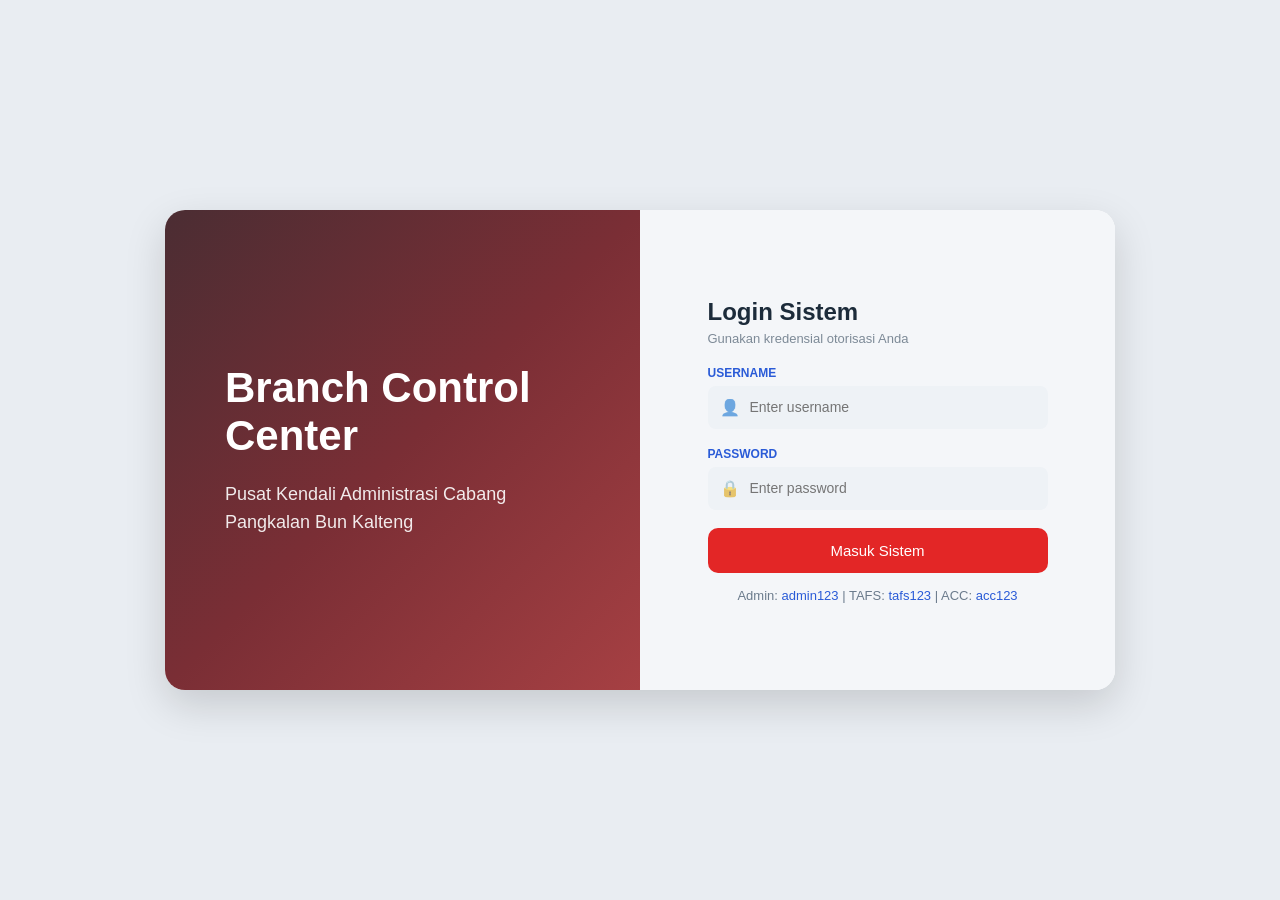
==== index.html @ d21dd86d "Add files via upload" ====
<!DOCTYPE html>
<html lang="id">
<head>
<meta charset="UTF-8">
<meta name="viewport" content="width=device-width, initial-scale=1.0">
<title>Branch Control Center</title>

<style>

*{
    margin:0;
    padding:0;
    box-sizing:border-box;
    font-family:Segoe UI, sans-serif;
}

body{
    background:#e9edf2;
    height:100vh;
    display:flex;
    justify-content:center;
    align-items:center;
}

/* CONTAINER */
.container{
    width:950px;
    height:480px;
    display:flex;
    border-radius:20px;
    overflow:hidden;
    box-shadow:0 15px 40px rgba(0,0,0,0.15);
    background:white;
}

/* LEFT */
.left{
    width:50%;
    background:linear-gradient(135deg,#4b2d33,#7a2e35,#a64043);
    color:white;
    padding:60px;
    display:flex;
    flex-direction:column;
    justify-content:center;
}

.left h1{
    font-size:42px;
    margin-bottom:20px;
}

.left p{
    font-size:18px;
    line-height:28px;
    opacity:0.9;
}

/* RIGHT */
.right{
    width:50%;
    background:#f4f6f9;
    display:flex;
    justify-content:center;
    align-items:center;
}

.login-box{
    width:340px;
}

/* TITLE */
.login-box h2{
    color:#1c2b3a;
    margin-bottom:5px;
}

.subtitle{
    color:#7d8a97;
    font-size:13px;
    margin-bottom:20px;
}

/* LABEL */
.label{
    font-size:12px;
    color:#2a5bd7;
    font-weight:600;
    margin-bottom:6px;
}

/* INPUT */
.input-box{
    background:#eef2f6;
    padding:12px;
    border-radius:8px;
    margin-bottom:18px;
    display:flex;
    align-items:center;
}

.icon{
    margin-right:10px;
    opacity:0.6;
}

.input-box input{
    border:none;
    background:transparent;
    width:100%;
    outline:none;
    font-size:14px;
}

/* ERROR */
.error{
    background:#ffe5e5;
    color:#d10000;
    padding:10px;
    border-radius:8px;
    font-size:13px;
    margin-bottom:15px;
    display:none;
}

/* BUTTON */
button{
    width:100%;
    padding:14px;
    background:#e32626;
    color:white;
    border:none;
    border-radius:10px;
    font-size:15px;
    cursor:pointer;
    transition:0.25s;
}

button:hover{
    background:#c40000;
}

/* INFO */
.info{
    margin-top:15px;
    text-align:center;
    font-size:13px;
    color:#6b7b8c;
}

.info span{
    color:#2a5bd7;
}

/* RESPONSIVE */
@media(max-width:900px){

    .container{
        width:95%;
        height:auto;
        flex-direction:column;
    }

    .left{
        width:100%;
        padding:40px;
        text-align:center;
    }

    .right{
        width:100%;
        padding:40px;
    }

}

</style>
</head>

<body>

<div class="container">

    <!-- LEFT PANEL -->
    <div class="left">
        <h1>Branch Control Center</h1>
        <p>
            Pusat Kendali Administrasi Cabang<br>
            Pangkalan Bun Kalteng
        </p>
    </div>

    <!-- RIGHT PANEL -->
    <div class="right">

        <div class="login-box">

            <h2>Login Sistem</h2>
            <div class="subtitle">
                Gunakan kredensial otorisasi Anda
            </div>

            <div class="label">USERNAME</div>
            <div class="input-box">
                <div class="icon">👤</div>
                <input type="text" id="username" placeholder="Enter username">
            </div>

            <div class="label">PASSWORD</div>
            <div class="input-box">
                <div class="icon">🔒</div>
                <input type="password" id="password" placeholder="Enter password">
            </div>

            <div class="error" id="error">
                Username atau password salah
            </div>

            <button onclick="login()">Masuk Sistem</button>

            <div class="info">
                Admin: <span>admin123</span> |
                TAFS: <span>tafs123</span> |
                ACC: <span>acc123</span>
            </div>

        </div>

    </div>

</div>

<!-- SCRIPT JS -->
<script src="script.js"></script>

</body>
</html>
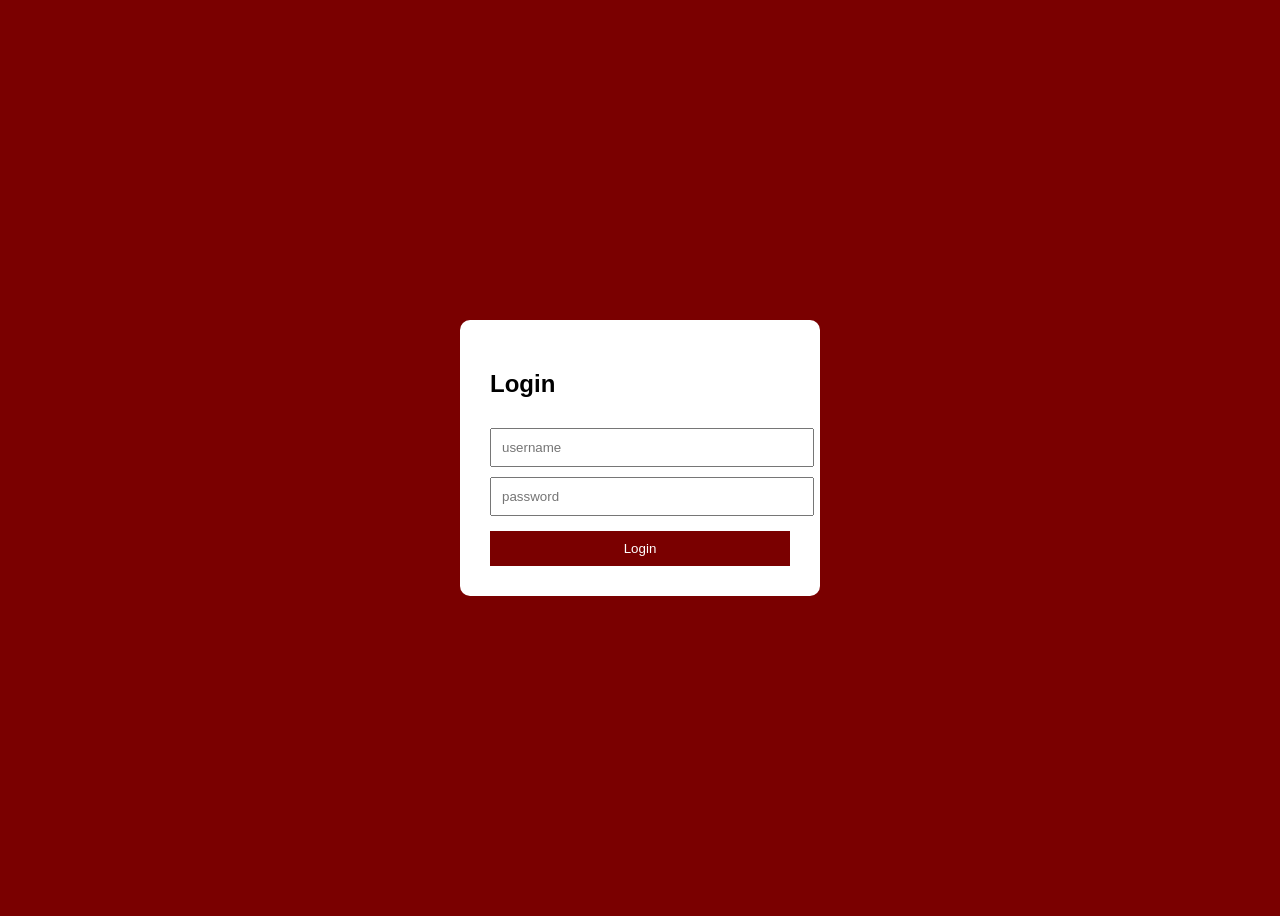
==== commit 0bebcb87: "Add files via upload" ====
--- a/index.html
+++ b/index.html
@@ -1,236 +1,72 @@
 <!DOCTYPE html>
-<html lang="id">
+<html>
 <head>
-<meta charset="UTF-8">
-<meta name="viewport" content="width=device-width, initial-scale=1.0">
-<title>Branch Control Center</title>
+    <title>Login Dashboard</title>
 
-<style>
+    <style>
+        body{
+            background:#7a0000;
+            display:flex;
+            justify-content:center;
+            align-items:center;
+            height:100vh;
+            font-family:Arial;
+        }
 
-*{
-    margin:0;
-    padding:0;
-    box-sizing:border-box;
-    font-family:Segoe UI, sans-serif;
-}
+        .login{
+            background:white;
+            padding:30px;
+            border-radius:10px;
+            width:300px;
+        }
 
-body{
-    background:#e9edf2;
-    height:100vh;
-    display:flex;
-    justify-content:center;
-    align-items:center;
-}
+        input{
+            width:100%;
+            padding:10px;
+            margin-top:10px;
+        }
 
-/* CONTAINER */
-.container{
-    width:950px;
-    height:480px;
-    display:flex;
-    border-radius:20px;
-    overflow:hidden;
-    box-shadow:0 15px 40px rgba(0,0,0,0.15);
-    background:white;
-}
+        button{
+            width:100%;
+            padding:10px;
+            margin-top:15px;
+            background:#7a0000;
+            color:white;
+            border:none;
+        }
+    </style>
 
-/* LEFT */
-.left{
-    width:50%;
-    background:linear-gradient(135deg,#4b2d33,#7a2e35,#a64043);
-    color:white;
-    padding:60px;
-    display:flex;
-    flex-direction:column;
-    justify-content:center;
-}
+</head>
 
-.left h1{
-    font-size:42px;
-    margin-bottom:20px;
-}
+<body>
 
-.left p{
-    font-size:18px;
-    line-height:28px;
-    opacity:0.9;
-}
+<div class="login">
 
-/* RIGHT */
-.right{
-    width:50%;
-    background:#f4f6f9;
-    display:flex;
-    justify-content:center;
-    align-items:center;
-}
+    <h2>Login</h2>
 
-.login-box{
-    width:340px;
-}
+    <input type="text" id="user" placeholder="username">
+    <input type="password" id="pass" placeholder="password">
 
-/* TITLE */
-.login-box h2{
-    color:#1c2b3a;
-    margin-bottom:5px;
-}
+    <button onclick="login()">Login</button>
 
-.subtitle{
-    color:#7d8a97;
-    font-size:13px;
-    margin-bottom:20px;
-}
+</div>
 
-/* LABEL */
-.label{
-    font-size:12px;
-    color:#2a5bd7;
-    font-weight:600;
-    margin-bottom:6px;
-}
+<script>
 
-/* INPUT */
-.input-box{
-    background:#eef2f6;
-    padding:12px;
-    border-radius:8px;
-    margin-bottom:18px;
-    display:flex;
-    align-items:center;
-}
+function login(){
 
-.icon{
-    margin-right:10px;
-    opacity:0.6;
-}
+    let u = document.getElementById("user").value;
+    let p = document.getElementById("pass").value;
 
-.input-box input{
-    border:none;
-    background:transparent;
-    width:100%;
-    outline:none;
-    font-size:14px;
-}
-
-/* ERROR */
-.error{
-    background:#ffe5e5;
-    color:#d10000;
-    padding:10px;
-    border-radius:8px;
-    font-size:13px;
-    margin-bottom:15px;
-    display:none;
-}
-
-/* BUTTON */
-button{
-    width:100%;
-    padding:14px;
-    background:#e32626;
-    color:white;
-    border:none;
-    border-radius:10px;
-    font-size:15px;
-    cursor:pointer;
-    transition:0.25s;
-}
-
-button:hover{
-    background:#c40000;
-}
-
-/* INFO */
-.info{
-    margin-top:15px;
-    text-align:center;
-    font-size:13px;
-    color:#6b7b8c;
-}
-
-.info span{
-    color:#2a5bd7;
-}
-
-/* RESPONSIVE */
-@media(max-width:900px){
-
-    .container{
-        width:95%;
-        height:auto;
-        flex-direction:column;
-    }
-
-    .left{
-        width:100%;
-        padding:40px;
-        text-align:center;
-    }
-
-    .right{
-        width:100%;
-        padding:40px;
+    if(u=="admin" && p=="1234"){
+        window.location="admin.html";
+    }else{
+        alert("Login salah");
     }
 
 }
 
-</style>
-</head>
-
-<body>
-
-<div class="container">
-
-    <!-- LEFT PANEL -->
-    <div class="left">
-        <h1>Branch Control Center</h1>
-        <p>
-            Pusat Kendali Administrasi Cabang<br>
-            Pangkalan Bun Kalteng
-        </p>
-    </div>
-
-    <!-- RIGHT PANEL -->
-    <div class="right">
-
-        <div class="login-box">
-
-            <h2>Login Sistem</h2>
-            <div class="subtitle">
-                Gunakan kredensial otorisasi Anda
-            </div>
-
-            <div class="label">USERNAME</div>
-            <div class="input-box">
-                <div class="icon">👤</div>
-                <input type="text" id="username" placeholder="Enter username">
-            </div>
-
-            <div class="label">PASSWORD</div>
-            <div class="input-box">
-                <div class="icon">🔒</div>
-                <input type="password" id="password" placeholder="Enter password">
-            </div>
-
-            <div class="error" id="error">
-                Username atau password salah
-            </div>
-
-            <button onclick="login()">Masuk Sistem</button>
-
-            <div class="info">
-                Admin: <span>admin123</span> |
-                TAFS: <span>tafs123</span> |
-                ACC: <span>acc123</span>
-            </div>
-
-        </div>
-
-    </div>
-
-</div>
-
-<!-- SCRIPT JS -->
-<script src="script.js"></script>
+</script>
 
 </body>
 </html>
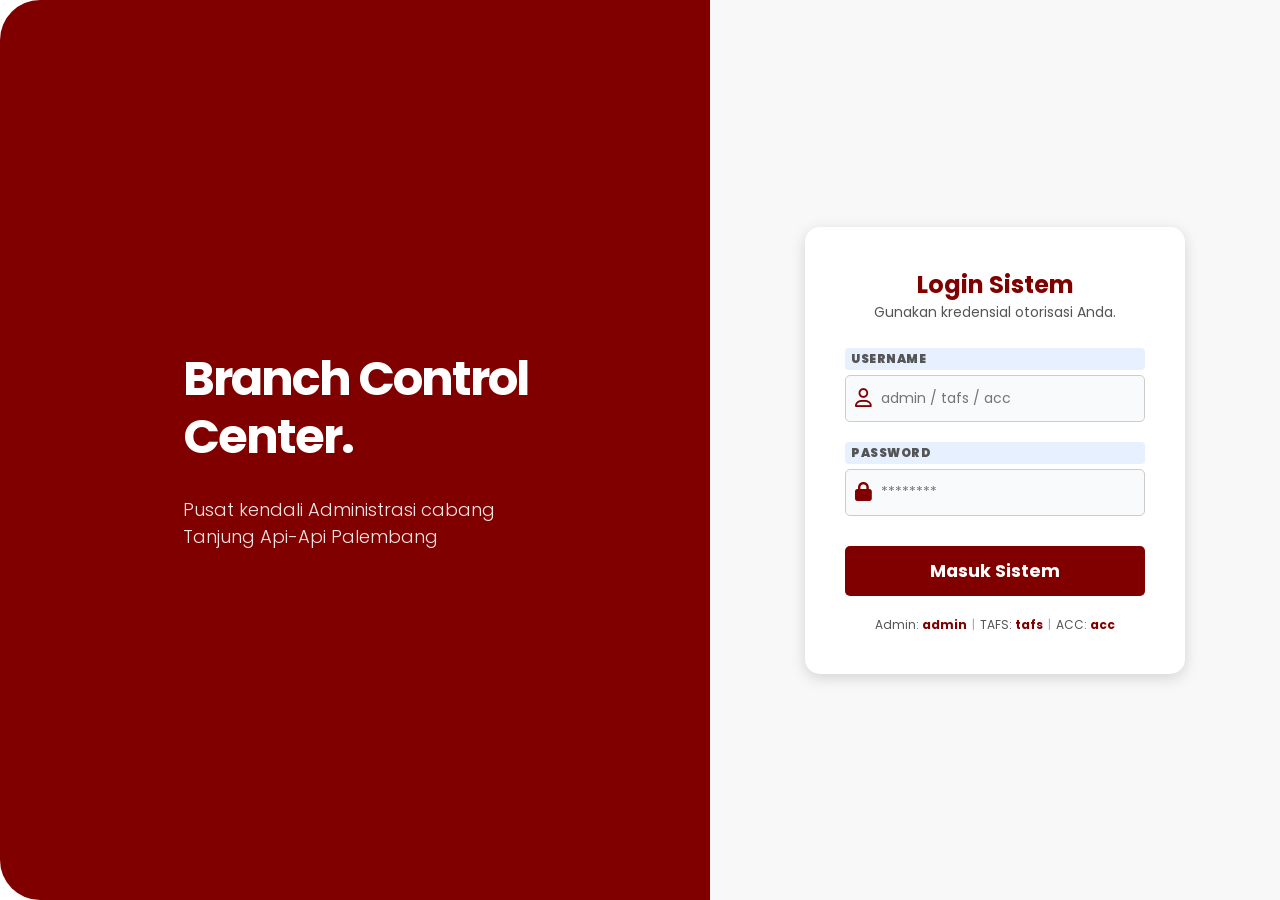
==== commit d9a3fb0c: "Add files via upload" ====
--- a/index.html
+++ b/index.html
@@ -1,71 +1,174 @@
 <!DOCTYPE html>
-<html>
+<html lang="id">
 <head>
-    <title>Login Dashboard</title>
+<meta charset="UTF-8">
+<meta name="viewport" content="width=device-width, initial-scale=1.0">
+<title>Login - Branch Control Center</title>
+<link rel="stylesheet" href="style.css">
+<link href="https://fonts.googleapis.com/css2?family=Poppins:wght@300;400;600;700&display=swap" rel="stylesheet">
+<link rel="stylesheet" href="https://cdnjs.cloudflare.com/ajax/libs/font-awesome/6.0.0/css/all.min.css">
+<style>
+* { margin:0; padding:0; box-sizing:border-box; font-family: 'Poppins', sans-serif; }
+.login-container { display:flex; height:100vh; }
+.hero-section { flex:1; background:#800000; color:white; display:flex; justify-content:center; align-items:center; }
+.hero-content { padding:50px; }
+.hero-content h1 { font-size:48px; font-weight:700; line-height:1.2; }
+.hero-content p { margin-top:20px; font-size:18px; }
+.form-section { flex:1; display:flex; justify-content:center; align-items:center; background:#f8f8f8; }
+.form-box { background:white; padding:40px; border-radius:15px; width:100%; max-width:380px; box-shadow:0 4px 15px rgba(0,0,0,0.15); }
+.form-box h2 { color:#800000; font-weight:700; text-align:center; }
+.subtitle { text-align:center; font-size:14px; color:#555; margin-bottom:25px; }
+.input-group { margin-bottom:20px; }
+.input-group label { font-size:12px; color:#555; margin-bottom:5px; display:block; }
+.input-wrapper { position:relative; }
+.input-wrapper i { position:absolute; top:50%; left:10px; transform:translateY(-50%); color:#800000; }
+.input-wrapper input { width:100%; padding:12px 12px 12px 35px; border-radius:5px; border:1px solid #ccc; font-size:14px; }
+.alert-danger { display:none; margin-bottom:15px; background:#ffdddd; color:#d8000c; padding:10px; border-radius:5px; font-size:14px; align-items:center; }
+.alert-danger i { margin-right:8px; }
+.btn-login { width:100%; padding:12px; background:#800000; color:white; border:none; border-radius:5px; font-weight:bold; cursor:pointer; transition:0.3s; }
+.btn-login:hover { background:#a00000; }
+.footer-info { margin-top:20px; font-size:12px; color:#555; display:flex; justify-content:center; align-items:center; flex-wrap:wrap; }
+.footer-info .divider { margin:0 5px; color:#aaa; }
+.footer-info b { color:#800000; }
 
-    <style>
-        body{
-            background:#7a0000;
-            display:flex;
-            justify-content:center;
-            align-items:center;
-            height:100vh;
-            font-family:Arial;
-        }
-
-        .login{
-            background:white;
-            padding:30px;
-            border-radius:10px;
-            width:300px;
-        }
-
-        input{
-            width:100%;
-            padding:10px;
-            margin-top:10px;
-        }
-
-        button{
-            width:100%;
-            padding:10px;
-            margin-top:15px;
-            background:#7a0000;
-            color:white;
-            border:none;
-        }
-    </style>
-
+/* DASHBOARD */
+.dashboard-container { display:none; padding:20px; }
+.dashboard-container h2 { color:#800000; margin-bottom:20px; }
+.dashboard-table { width:100%; border-collapse:collapse; overflow-x:auto; display:block; max-height:70vh; }
+.dashboard-table th, .dashboard-table td { border:1px solid #ccc; padding:8px; font-size:12px; text-align:left; white-space:nowrap; }
+.dashboard-table th { background:#f2f2f2; color:#333; }
+</style>
 </head>
-
 <body>
 
-<div class="login">
+<!-- LOGIN SECTION -->
+<div class="login-container" id="loginSection">
+    <div class="hero-section">
+        <div class="hero-content">
+            <h1>Branch Control <br> Center.</h1>
+            <p>Pusat kendali Administrasi cabang Tanjung Api-Api Palembang</p>
+        </div>
+    </div>
 
-    <h2>Login</h2>
+    <div class="form-section">
+        <div class="form-box">
+            <h2>Login Sistem</h2>
+            <p class="subtitle">Gunakan kredensial otorisasi Anda.</p>
 
-    <input type="text" id="user" placeholder="username">
-    <input type="password" id="pass" placeholder="password">
+            <form onsubmit="return login(event)">
+                <div class="input-group">
+                    <label>USERNAME</label>
+                    <div class="input-wrapper">
+                        <i class="fa-regular fa-user"></i>
+                        <input type="text" placeholder="admin / tafs / acc" required>
+                    </div>
+                </div>
 
-    <button onclick="login()">Login</button>
+                <div class="input-group">
+                    <label>PASSWORD</label>
+                    <div class="input-wrapper">
+                        <i class="fa-solid fa-lock"></i>
+                        <input type="password" placeholder="********" required>
+                    </div>
+                </div>
 
+                <div class="alert-danger">
+                    <i class="fa-solid fa-circle-exclamation"></i>
+                    <span>Username atau password salah!</span>
+                </div>
+
+                <button type="submit" class="btn-login">Masuk Sistem</button>
+            </form>
+
+            <div class="footer-info">
+                <span>Admin: <b>admin</b></span>
+                <span class="divider">|</span>
+                <span>TAFS: <b>tafs</b></span>
+                <span class="divider">|</span>
+                <span>ACC: <b>acc</b></span>
+            </div>
+        </div>
+    </div>
+</div>
+
+<!-- DASHBOARD SECTION -->
+<div class="dashboard-container" id="dashboardSection">
+    <h2 id="dashboardTitle">Dashboard</h2>
+    <table class="dashboard-table" id="dashboardTable"></table>
 </div>
 
 <script>
+// ========================
+// Contoh data per role
+// ========================
+const header = ["No","Customer_Name","No_Customer","No_SPK","No_Billing","salesman_name","Supervisor_Name","Kjual","Metode_Pembayaran","Leasing_Name","Func_Loc","GI_Date","Material_Code","Post_Date","Due_Date","Age","Hari_Overdue","Status_Aging","os_balance","leasing_type","lancar","hari_1_30","hari_31_60","lebih_60_hari","total_overdue","Penalty_Amount","Ket_Cabang","Plan_bayar_leasing","Ket_Leasing"];
 
-function login(){
+const dataAdmin = [
+  [1,"Customer A","C001","SPK001","BILL001","Sales 1","Sup 1",100,"Cash","Leasing 1","LOC1","2026-03-28","MAT001","2026-03-28","2026-04-28",30,0,"Lancar",5000000,"Type A",1,0,0,0,0,"Cabang 1","Plan A","Ket A"],
+  [2,"Customer B","C002","SPK002","BILL002","Sales 2","Sup 2",200,"Credit","Leasing 2","LOC2","2026-03-28","MAT002","2026-03-28","2026-04-28",30,0,"Lancar",7000000,"Type B",1,0,0,0,0,"Cabang 2","Plan B","Ket B"]
+];
 
-    let u = document.getElementById("user").value;
-    let p = document.getElementById("pass").value;
+const dataTAFS = [
+  [1,"Customer C","C003","SPK003","BILL003","TAFS 1","Sup 3",50,"Cash","Leasing 3","LOC3","2026-03-28","MAT003","2026-03-28","2026-04-28",15,0,"Lancar",2000000,"Type C",1,0,0,0,0,"Cabang 3","Plan C","Ket C"]
+];
 
-    if(u=="admin" && p=="1234"){
-        window.location="admin.html";
-    }else{
-        alert("Login salah");
-    }
+const dataACC = [
+  [1,"Customer D","C004","SPK004","BILL004","ACC 1","Sup 4",80,"Credit","Leasing 4","LOC4","2026-03-28","MAT004","2026-03-28","2026-04-28",20,0,"Lancar",3000000,"Type D",1,0,0,0,0,"Cabang 4","Plan D","Ket D"]
+];
 
+// ========================
+// LOGIN FUNCTION
+// ========================
+function login(e){
+    e.preventDefault();
+    const username = document.querySelector("input[type='text']").value.trim().toLowerCase();
+    const password = document.querySelector("input[type='password']").value.trim();
+    const alertBox = document.querySelector(".alert-danger");
+    alertBox.style.display = "none";
+
+    let role = "";
+    let roleData = [];
+
+    if(username === "admin" && password === "admin123") { role="Admin"; roleData = dataAdmin; }
+    else if(username === "tafs" && password === "tafs123") { role="TAFS"; roleData = dataTAFS; }
+    else if(username === "acc" && password === "acc123") { role="ACC"; roleData = dataACC; }
+    else { alertBox.style.display = "flex"; return false; }
+
+    // sembunyikan login, tampilkan dashboard
+    document.getElementById("loginSection").style.display = "none";
+    document.getElementById("dashboardSection").style.display = "block";
+    document.getElementById("dashboardTitle").textContent = `Dashboard ${role}`;
+
+    renderTable(roleData);
 }
 
+// ========================
+// RENDER TABEL
+// ========================
+function renderTable(data){
+    const table = document.getElementById("dashboardTable");
+    table.innerHTML = "";
+
+    // header
+    let trHeader = document.createElement("tr");
+    header.forEach(h => {
+        let th = document.createElement("th");
+        th.textContent = h;
+        trHeader.appendChild(th);
+    });
+    table.appendChild(trHeader);
+
+    // data
+    data.forEach(row => {
+        let tr = document.createElement("tr");
+        row.forEach(cell => {
+            let td = document.createElement("td");
+            td.textContent = cell;
+            tr.appendChild(td);
+        });
+        table.appendChild(tr);
+    });
+}
 </script>
 
 </body>
--- a/style.css
+++ b/style.css
@@ -0,0 +1,97 @@
+/* Bagian Kiri (Hero Section) dengan Radial Gradient */
+.hero-section {
+    flex: 1;
+    /* Efek pancaran merah dari pojok kanan bawah ke hitam di kiri atas */
+    background: radial-gradient(circle at bottom right, 
+        #8b0a1a 0%,    /* Merah marun terang di pojok */
+        #5a0b14 30%,   /* Merah gelap transisi */
+        #1d1b2e 70%,   /* Biru dongker sangat gelap */
+        #0a0a14 100%   /* Hitam kebiruan di pojok kiri atas */
+    );
+    color: white;
+    display: flex;
+    align-items: center;
+    padding: 70px; /* Padding lebih lebar agar teks tidak terlalu ke pinggir */
+    border-top-left-radius: 40px;
+    border-bottom-left-radius: 40px;
+}
+
+/* Judul dengan Spasi Baris Rapat */
+.hero-content h1 {
+    font-size: 3.5rem;
+    font-weight: 700;
+    line-height: 1.0; /* Rapat seperti di gambar */
+    margin-bottom: 30px;
+    letter-spacing: -2px;
+}
+
+/* Teks Deskripsi di bawah judul */
+.hero-content p {
+    font-size: 1.05rem;
+    line-height: 1.5;
+    max-width: 320px;
+    opacity: 0.9;
+    font-weight: 300;
+}
+
+/* --- DETAIL FORM KANAN --- */
+
+/* Label Biru yang Sangat Khas */
+.input-group label {
+    display: inline-block;
+    font-size: 11px;
+    font-weight: 900;
+    color: #3b5bdb; /* Biru terang */
+    background: #e7f0ff; /* Background kotak biru muda di label */
+    padding: 2px 6px;
+    border-radius: 4px;
+    margin-bottom: 12px;
+    letter-spacing: 0.5px;
+}
+
+/* Input Box Abu-abu Terang Bersih */
+.input-wrapper input {
+    width: 100%;
+    padding: 18px 20px 18px 55px;
+    background: #f8fafb; /* Abu-abu pucat kebiruan */
+    border: none;
+    border-radius: 12px;
+    font-size: 16px;
+    color: #333;
+}
+
+/* Icon User & Gembok */
+.input-wrapper i {
+    position: absolute;
+    left: 20px;
+    color: #b0b8c1;
+    font-size: 1.2rem;
+}
+
+/* Tombol Merah Menyala */
+.btn-login {
+    width: 100%;
+    padding: 18px;
+    background-color: #df0b25; /* Merah "Danger" yang kuat */
+    color: white;
+    border: none;
+    border-radius: 15px;
+    font-size: 1.1rem;
+    font-weight: 700;
+    cursor: pointer;
+    margin-top: 10px;
+}
+
+/* Pesan Error Halus */
+.alert-danger {
+    background-color: #fff2f1;
+    border: 1px solid #ffe5e3;
+    color: #e03131;
+    padding: 14px;
+    border-radius: 10px;
+    font-size: 14px;
+    display: flex;
+    align-items: center;
+    gap: 10px;
+    margin-bottom: 25px;
+}
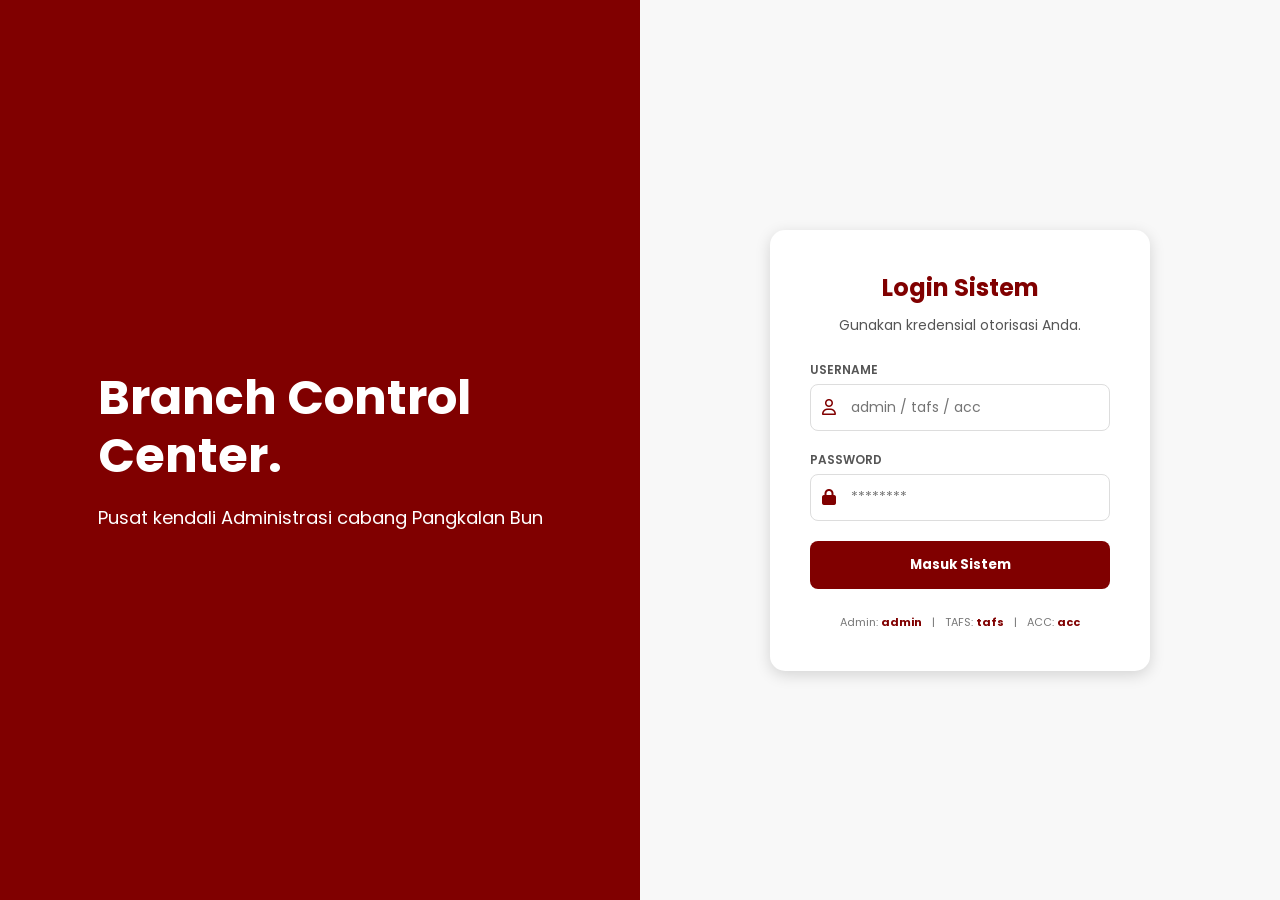
==== commit 37e5702e: "Add files via upload" ====
--- a/index.html
+++ b/index.html
@@ -1,52 +1,41 @@
 <!DOCTYPE html>
 <html lang="id">
 <head>
-<meta charset="UTF-8">
-<meta name="viewport" content="width=device-width, initial-scale=1.0">
-<title>Login - Branch Control Center</title>
-<link rel="stylesheet" href="style.css">
-<link href="https://fonts.googleapis.com/css2?family=Poppins:wght@300;400;600;700&display=swap" rel="stylesheet">
-<link rel="stylesheet" href="https://cdnjs.cloudflare.com/ajax/libs/font-awesome/6.0.0/css/all.min.css">
-<style>
-* { margin:0; padding:0; box-sizing:border-box; font-family: 'Poppins', sans-serif; }
-.login-container { display:flex; height:100vh; }
-.hero-section { flex:1; background:#800000; color:white; display:flex; justify-content:center; align-items:center; }
-.hero-content { padding:50px; }
-.hero-content h1 { font-size:48px; font-weight:700; line-height:1.2; }
-.hero-content p { margin-top:20px; font-size:18px; }
-.form-section { flex:1; display:flex; justify-content:center; align-items:center; background:#f8f8f8; }
-.form-box { background:white; padding:40px; border-radius:15px; width:100%; max-width:380px; box-shadow:0 4px 15px rgba(0,0,0,0.15); }
-.form-box h2 { color:#800000; font-weight:700; text-align:center; }
-.subtitle { text-align:center; font-size:14px; color:#555; margin-bottom:25px; }
-.input-group { margin-bottom:20px; }
-.input-group label { font-size:12px; color:#555; margin-bottom:5px; display:block; }
-.input-wrapper { position:relative; }
-.input-wrapper i { position:absolute; top:50%; left:10px; transform:translateY(-50%); color:#800000; }
-.input-wrapper input { width:100%; padding:12px 12px 12px 35px; border-radius:5px; border:1px solid #ccc; font-size:14px; }
-.alert-danger { display:none; margin-bottom:15px; background:#ffdddd; color:#d8000c; padding:10px; border-radius:5px; font-size:14px; align-items:center; }
-.alert-danger i { margin-right:8px; }
-.btn-login { width:100%; padding:12px; background:#800000; color:white; border:none; border-radius:5px; font-weight:bold; cursor:pointer; transition:0.3s; }
-.btn-login:hover { background:#a00000; }
-.footer-info { margin-top:20px; font-size:12px; color:#555; display:flex; justify-content:center; align-items:center; flex-wrap:wrap; }
-.footer-info .divider { margin:0 5px; color:#aaa; }
-.footer-info b { color:#800000; }
-
-/* DASHBOARD */
-.dashboard-container { display:none; padding:20px; }
-.dashboard-container h2 { color:#800000; margin-bottom:20px; }
-.dashboard-table { width:100%; border-collapse:collapse; overflow-x:auto; display:block; max-height:70vh; }
-.dashboard-table th, .dashboard-table td { border:1px solid #ccc; padding:8px; font-size:12px; text-align:left; white-space:nowrap; }
-.dashboard-table th { background:#f2f2f2; color:#333; }
-</style>
+    <meta charset="UTF-8">
+    <meta name="viewport" content="width=device-width, initial-scale=1.0">
+    <title>Login - Branch Control Center Pangkalan Bun</title>
+    <link href="https://fonts.googleapis.com/css2?family=Poppins:wght@300;400;600;700&display=swap" rel="stylesheet">
+    <link rel="stylesheet" href="https://cdnjs.cloudflare.com/ajax/libs/font-awesome/6.0.0/css/all.min.css">
+    <style>
+        * { margin:0; padding:0; box-sizing:border-box; font-family: 'Poppins', sans-serif; }
+        .login-container { display:flex; height:100vh; }
+        .hero-section { flex:1; background:#800000; color:white; display:flex; justify-content:center; align-items:center; }
+        .hero-content { padding:50px; }
+        .hero-content h1 { font-size:48px; font-weight:700; line-height:1.2; }
+        .hero-content p { margin-top:20px; font-size:18px; }
+        .form-section { flex:1; display:flex; justify-content:center; align-items:center; background:#f8f8f8; }
+        .form-box { background:white; padding:40px; border-radius:15px; width:100%; max-width:380px; box-shadow:0 4px 15px rgba(0,0,0,0.15); }
+        .form-box h2 { color:#800000; font-weight:700; text-align:center; margin-bottom:10px; }
+        .subtitle { text-align:center; font-size:14px; color:#555; margin-bottom:25px; }
+        .input-group { margin-bottom:20px; }
+        .input-group label { font-size:12px; color:#555; margin-bottom:5px; display:block; font-weight:600; }
+        .input-wrapper { position:relative; }
+        .input-wrapper i { position:absolute; top:50%; left:12px; transform:translateY(-50%); color:#800000; }
+        .input-wrapper input { width:100%; padding:12px 12px 12px 40px; border-radius:8px; border:1px solid #ddd; font-size:14px; outline:none; }
+        .alert-danger { display:none; margin-bottom:15px; background:#ffdddd; color:#d8000c; padding:12px; border-radius:8px; font-size:13px; align-items:center; }
+        .btn-login { width:100%; padding:14px; background:#800000; color:white; border:none; border-radius:8px; font-weight:bold; cursor:pointer; transition:0.3s; }
+        .btn-login:hover { background:#a00000; }
+        .footer-info { margin-top:25px; font-size:11px; color:#777; display:flex; justify-content:center; gap:10px; }
+        .footer-info b { color:#800000; }
+    </style>
 </head>
 <body>
 
-<!-- LOGIN SECTION -->
-<div class="login-container" id="loginSection">
+<div class="login-container">
     <div class="hero-section">
         <div class="hero-content">
             <h1>Branch Control <br> Center.</h1>
-            <p>Pusat kendali Administrasi cabang Tanjung Api-Api Palembang</p>
+            <p>Pusat kendali Administrasi cabang Pangkalan Bun</p>
         </div>
     </div>
 
@@ -55,12 +44,12 @@
             <h2>Login Sistem</h2>
             <p class="subtitle">Gunakan kredensial otorisasi Anda.</p>
 
-            <form onsubmit="return login(event)">
+            <form onsubmit="handleLogin(event)">
                 <div class="input-group">
                     <label>USERNAME</label>
                     <div class="input-wrapper">
                         <i class="fa-regular fa-user"></i>
-                        <input type="text" placeholder="admin / tafs / acc" required>
+                        <input type="text" id="username" placeholder="admin / tafs / acc" required>
                     </div>
                 </div>
 
@@ -68,12 +57,12 @@
                     <label>PASSWORD</label>
                     <div class="input-wrapper">
                         <i class="fa-solid fa-lock"></i>
-                        <input type="password" placeholder="********" required>
+                        <input type="password" id="password" placeholder="********" required>
                     </div>
                 </div>
 
-                <div class="alert-danger">
-                    <i class="fa-solid fa-circle-exclamation"></i>
+                <div id="errorAlert" class="alert-danger">
+                    <i class="fa-solid fa-circle-exclamation" style="margin-right:8px;"></i>
                     <span>Username atau password salah!</span>
                 </div>
 
@@ -82,92 +71,38 @@
 
             <div class="footer-info">
                 <span>Admin: <b>admin</b></span>
-                <span class="divider">|</span>
+                <span>|</span>
                 <span>TAFS: <b>tafs</b></span>
-                <span class="divider">|</span>
+                <span>|</span>
                 <span>ACC: <b>acc</b></span>
             </div>
         </div>
     </div>
 </div>
 
-<!-- DASHBOARD SECTION -->
-<div class="dashboard-container" id="dashboardSection">
-    <h2 id="dashboardTitle">Dashboard</h2>
-    <table class="dashboard-table" id="dashboardTable"></table>
-</div>
+<script>
+function handleLogin(e) {
+    e.preventDefault();
+    const user = document.getElementById('username').value.trim().toLowerCase();
+    const pass = document.getElementById('password').value.trim();
+    const errorBox = document.getElementById('errorAlert');
 
-<script>
-// ========================
-// Contoh data per role
-// ========================
-const header = ["No","Customer_Name","No_Customer","No_SPK","No_Billing","salesman_name","Supervisor_Name","Kjual","Metode_Pembayaran","Leasing_Name","Func_Loc","GI_Date","Material_Code","Post_Date","Due_Date","Age","Hari_Overdue","Status_Aging","os_balance","leasing_type","lancar","hari_1_30","hari_31_60","lebih_60_hari","total_overdue","Penalty_Amount","Ket_Cabang","Plan_bayar_leasing","Ket_Leasing"];
+    errorBox.style.display = "none";
 
-const dataAdmin = [
-  [1,"Customer A","C001","SPK001","BILL001","Sales 1","Sup 1",100,"Cash","Leasing 1","LOC1","2026-03-28","MAT001","2026-03-28","2026-04-28",30,0,"Lancar",5000000,"Type A",1,0,0,0,0,"Cabang 1","Plan A","Ket A"],
-  [2,"Customer B","C002","SPK002","BILL002","Sales 2","Sup 2",200,"Credit","Leasing 2","LOC2","2026-03-28","MAT002","2026-03-28","2026-04-28",30,0,"Lancar",7000000,"Type B",1,0,0,0,0,"Cabang 2","Plan B","Ket B"]
-];
-
-const dataTAFS = [
-  [1,"Customer C","C003","SPK003","BILL003","TAFS 1","Sup 3",50,"Cash","Leasing 3","LOC3","2026-03-28","MAT003","2026-03-28","2026-04-28",15,0,"Lancar",2000000,"Type C",1,0,0,0,0,"Cabang 3","Plan C","Ket C"]
-];
-
-const dataACC = [
-  [1,"Customer D","C004","SPK004","BILL004","ACC 1","Sup 4",80,"Credit","Leasing 4","LOC4","2026-03-28","MAT004","2026-03-28","2026-04-28",20,0,"Lancar",3000000,"Type D",1,0,0,0,0,"Cabang 4","Plan D","Ket D"]
-];
-
-// ========================
-// LOGIN FUNCTION
-// ========================
-function login(e){
-    e.preventDefault();
-    const username = document.querySelector("input[type='text']").value.trim().toLowerCase();
-    const password = document.querySelector("input[type='password']").value.trim();
-    const alertBox = document.querySelector(".alert-danger");
-    alertBox.style.display = "none";
-
-    let role = "";
-    let roleData = [];
-
-    if(username === "admin" && password === "admin123") { role="Admin"; roleData = dataAdmin; }
-    else if(username === "tafs" && password === "tafs123") { role="TAFS"; roleData = dataTAFS; }
-    else if(username === "acc" && password === "acc123") { role="ACC"; roleData = dataACC; }
-    else { alertBox.style.display = "flex"; return false; }
-
-    // sembunyikan login, tampilkan dashboard
-    document.getElementById("loginSection").style.display = "none";
-    document.getElementById("dashboardSection").style.display = "block";
-    document.getElementById("dashboardTitle").textContent = `Dashboard ${role}`;
-
-    renderTable(roleData);
-}
-
-// ========================
-// RENDER TABEL
-// ========================
-function renderTable(data){
-    const table = document.getElementById("dashboardTable");
-    table.innerHTML = "";
-
-    // header
-    let trHeader = document.createElement("tr");
-    header.forEach(h => {
-        let th = document.createElement("th");
-        th.textContent = h;
-        trHeader.appendChild(th);
-    });
-    table.appendChild(trHeader);
-
-    // data
-    data.forEach(row => {
-        let tr = document.createElement("tr");
-        row.forEach(cell => {
-            let td = document.createElement("td");
-            td.textContent = cell;
-            tr.appendChild(td);
-        });
-        table.appendChild(tr);
-    });
+    // Validasi kredensial
+    if (
+        (user === "admin" && pass === "admin123") || 
+        (user === "tafs" && pass === "tafs123") || 
+        (user === "acc" && pass === "acc123")
+    ) {
+        // Simpan info login
+        localStorage.setItem("currentUser", user.toUpperCase());
+        
+        // --- REDIRECT KE DASHBOARD GRAFIK (dashboard.html) ---
+        window.location.href = "dashboard.html"; 
+    } else {
+        errorBox.style.display = "flex";
+    }
 }
 </script>
 
